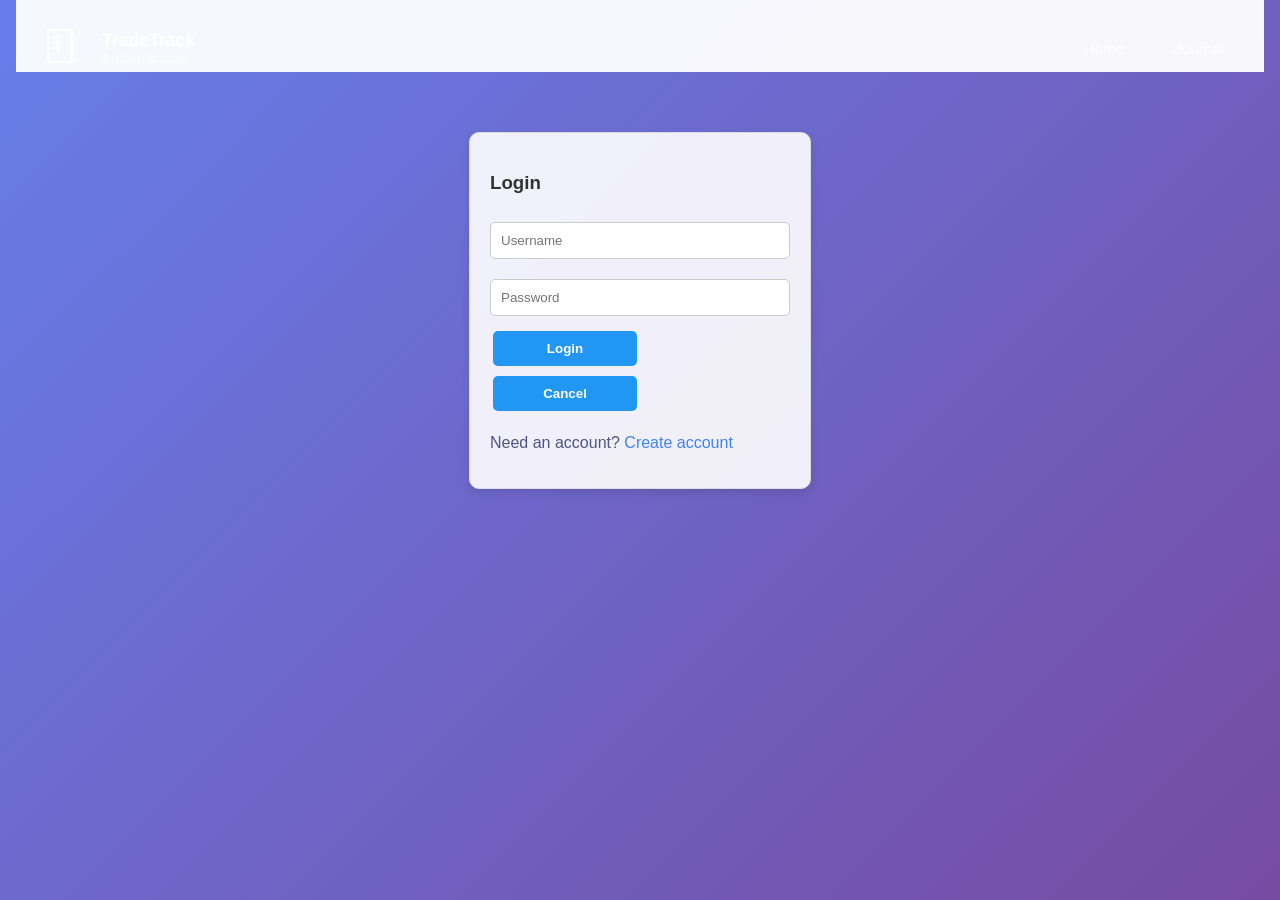
==== auth.html @ 04ec9895 "Install Vercel Web Analytics with docs ## Vercel Web Analytics Installation Complete  ### Summary Su" ====
<!DOCTYPE html>
<html lang="en">
<head>
    <meta charset="UTF-8">
    <meta name="viewport" content="width=device-width, initial-scale=1.0">
    <meta name="description" content="Login or signup to access your trading journal.">
    <meta name="theme-color" content="#667eea">
    <title>TradeTrack Auth</title>
    <link rel="icon" href="favicon.svg" type="image/svg+xml">
    <link rel="stylesheet" href="css/style.css">
</head>
<body class="auth-page">
    <header class="site-header">
        <div class="brand">
            <svg class="brand-logo" viewBox="0 0 48 48" xmlns="http://www.w3.org/2000/svg">
                <rect x="8" y="6" width="24" height="32" rx="2" fill="none" stroke="currentColor" stroke-width="2"/>
                <path d="M18 10 L18 30" stroke="currentColor" stroke-width="2"/>
                <line x1="12" y1="14" x2="22" y2="14" stroke="currentColor" stroke-width="1.5" stroke-linecap="round"/>
                <line x1="12" y1="19" x2="22" y2="19" stroke="currentColor" stroke-width="1.5" stroke-linecap="round"/>
                <line x1="12" y1="24" x2="20" y2="24" stroke="currentColor" stroke-width="1.5" stroke-linecap="round"/>
                <path d="M30 8 L38 14 L38 36 Q38 38 36 38 L30 38 L30 8" fill="currentColor" opacity="0.3"/>
            </svg>
            <div>
                <strong>TradeTrack</strong>
                <p>Authentication</p>
            </div>
        </div>
        <nav class="site-nav auth-nav">
            <a href="index.html">Home</a>
            <a href="index.html#journal">Journal</a>
        </nav>
    </header>

    <main class="auth-window">
        <section id="loginForm" class="auth-panel">
            <h3>Login</h3>
            <input type="text" id="loginUser" placeholder="Username">
            <input type="password" id="loginPass" placeholder="Password">
            <div class="auth-actions">
                <button onclick="login()">Login</button>
                <button class="secondary" onclick="window.location.href='index.html'">Cancel</button>
            </div>
            <p class="auth-switch">Need an account? <a href="#" onclick="showSignup(); return false;">Create account</a></p>
        </section>
        <section id="signupForm" class="auth-panel" style="display:none;">
            <h3>Signup</h3>
            <input type="text" id="signupUser" placeholder="Username">
            <input type="password" id="signupPass" placeholder="Password">
            <div class="auth-actions">
                <button onclick="signup()">Signup</button>
                <button class="secondary" onclick="window.location.href='index.html'">Cancel</button>
            </div>
            <p class="auth-switch">Already have an account? <a href="#" onclick="showLogin(); return false;">Login</a></p>
        </section>
    </main>

    <footer class="site-footer auth-footer">
        <p>Login or signup to manage your trading journal securely.</p>
    </footer>

    <script src="js/script.js"></script>
    <script defer src="https://cdn.vercel-insights.com/v1/script.js"></script>
</body>
</html>
---- css/style.css ----
body {
    font-family: 'Segoe UI', Tahoma, Geneva, Verdana, sans-serif;
    margin: 0;
    padding: 0;
    background: linear-gradient(135deg, #667eea 0%, #764ba2 100%);
    min-height: 100vh;
    color: #333;
}

.site-header {
    max-width: 1200px;
    margin: 0 auto;
    padding: 24px 24px 0;
    display: flex;
    justify-content: space-between;
    align-items: center;
    gap: 16px;
}

.brand {
    display: flex;
    align-items: center;
    gap: 14px;
    color: #fff;
}

.brand-mark {
    width: 48px;
    height: 48px;
    border-radius: 16px;
    display: grid;
    place-items: center;
    background: rgba(255,255,255,0.15);
    color: #fff;
    font-weight: 800;
    font-size: 1.2rem;
    border: 1px solid rgba(255,255,255,0.2);
}

.brand-logo {
    width: 48px;
    height: 48px;
    color: #fff;
    flex-shrink: 0;
}

.brand strong {
    display: block;
    font-size: 1.1rem;
}

.brand p {
    margin: 0;
    font-size: 0.85rem;
    opacity: 0.85;
}

.header-actions {
    display: flex;
    align-items: center;
    gap: 12px;
}

.site-nav {
    display: flex;
    align-items: center;
    flex-wrap: wrap;
    gap: 12px;
}

.auth-links {
    display: flex;
    align-items: center;
    gap: 10px;
}

.site-nav a,
.site-nav button,
.auth-links button {
    color: #fff;
    text-decoration: none;
    border: none;
    background: transparent;
    padding: 10px 16px;
    border-radius: 999px;
    cursor: pointer;
    font-size: 0.95rem;
    transition: background 0.25s ease, transform 0.2s ease;
}

.site-nav a:hover,
.site-nav button:hover,
.auth-links button:hover {
    background: rgba(255,255,255,0.18);
}

.nav-btn.accent {
    background: #fff;
    color: #2b2f5d;
}

.nav-btn.accent:hover {
    background: #f3f3f3;
}

.menu-toggle,
.dark-toggle {
    display: none;
    background: rgba(255,255,255,0.16);
    color: #fff;
    border: none;
    border-radius: 999px;
    width: 44px;
    height: 44px;
    cursor: pointer;
    font-size: 1.2rem;
}

.menu-toggle:hover,
.dark-toggle:hover {
    background: rgba(255,255,255,0.25);
}

.site-nav.is-open {
    display: flex;
    flex-direction: column;
    width: 100%;
    background: rgba(255,255,255,0.12);
    padding: 16px;
    border-radius: 16px;
}

.hero {
    max-width: 1200px;
    margin: 0 auto 24px;
    background: rgba(255,255,255,0.14);
    border: 1px solid rgba(255,255,255,0.22);
    border-radius: 28px;
    padding: 60px 40px;
    box-shadow: 0 32px 80px rgba(0,0,0,0.18);
    backdrop-filter: blur(16px);
}

.hero-copy {
    max-width: 760px;
}

.eyebrow {
    text-transform: uppercase;
    letter-spacing: 1.5px;
    font-size: 0.85rem;
    font-weight: 700;
    color: rgba(255,255,255,0.9);
    display: inline-block;
    margin-bottom: 18px;
}

.hero h1 {
    color: #fff;
    font-size: clamp(2.5rem, 4vw, 4rem);
    margin: 0;
    line-height: 1.05;
}

.hero p {
    color: rgba(255,255,255,0.9);
    max-width: 700px;
    font-size: 1.05rem;
    margin: 20px 0 30px;
    line-height: 1.7;
}

.hero-actions {
    display: flex;
    flex-wrap: wrap;
    gap: 14px;
}

.hero-actions button,
.site-nav button,
.auth-links button,
#userInfo button,
#loginForm button,
#signupForm button,
.add-trade button {
    font-weight: 700;
}

.hero-actions button {
    background: #fff;
    color: #2b2f5d;
    padding: 14px 26px;
    border-radius: 999px;
    border: none;
}

.hero-actions button.secondary {
    background: rgba(255,255,255,0.14);
    color: #fff;
    border: 1px solid rgba(255,255,255,0.35);
}

.hero-actions button:hover {
    transform: translateY(-1px);
}

.feature-grid {
    max-width: 1200px;
    margin: 0 auto 30px;
    display: grid;
    grid-template-columns: repeat(3, minmax(220px, 1fr));
    gap: 18px;
    padding: 0 24px;
}

.feature-card {
    background: rgba(255,255,255,0.92);
    border-radius: 20px;
    padding: 24px;
    box-shadow: 0 18px 45px rgba(14,30,60,0.12);
    min-height: 180px;
}

.feature-card h2 {
    margin-top: 0;
    margin-bottom: 12px;
    color: #2b2f5d;
}

.feature-card p {
    margin: 0;
    color: #4f5481;
    line-height: 1.7;
}

.auth-row {
    max-width: 1200px;
    margin: 0 auto 20px;
    text-align: center;
}

.auth-panel {
    border: 1px solid rgba(255,255,255,0.22);
    padding: 24px;
    margin: 0 auto 20px;
    max-width: 360px;
    background-color: rgba(255,255,255,0.95);
    border-radius: 16px;
    box-shadow: 0 18px 35px rgba(0,0,0,0.1);
}

.auth-window {
    max-width: 820px;
    margin: 40px auto 40px;
    display: grid;
    gap: 20px;
    padding: 0 24px;
}

.auth-nav {
    gap: 18px;
}

.auth-switch {
    margin-top: 18px;
    color: #4f5481;
}

.auth-switch a {
    color: #3f83f7;
    text-decoration: none;
}

.auth-switch a:hover {
    text-decoration: underline;
}

.auth-page .site-header,
.auth-page .auth-panel {
    background: rgba(255,255,255,0.95);
}

.auth-page .site-header {
    margin-bottom: 0;
}

.auth-page .hero,
.auth-page .window,
.auth-page .feature-grid,
.auth-page .site-footer {
    display: none;
}

.user-info {
    max-width: 1200px;
    margin: 0 auto 20px;
    display: flex;
    justify-content: center;
    gap: 12px;
}

#loginForm, #signupForm input {
    width: 100%;
}

#loginForm button, #signupForm button {
    width: calc(50% - 6px);
}

.window {
    border: none;
    padding: 30px;
    margin: 0 auto 24px;
    background-color: rgba(255,255,255,0.98);
    box-shadow: 0 28px 90px rgba(11,32,69,0.14);
    max-width: 1200px;
    border-radius: 24px;
}

.table-container {
    overflow-x: auto;
    margin-bottom: 22px;
    border-radius: 18px;
    box-shadow: inset 0 0 0 1px rgba(34,46,84,0.04);
}

th, td {
    padding: 14px 16px;
    text-align: left;
    border: 1px solid #e8ecf3;
    white-space: nowrap;
}

th {
    background: linear-gradient(135deg, #3f83f7 0%, #2ea7e0 100%);
    color: white;
}

tr:nth-child(even) {
    background-color: #f7f9fc;
}

tr:hover {
    background-color: #edf5ff;
}

.add-trade {
    display: grid;
    grid-template-columns: repeat(auto-fit, minmax(180px, 1fr));
    gap: 12px;
    align-items: end;
    margin-bottom: 0;
}

.add-trade input,
.add-trade input[type="file"] {
    flex: unset;
    min-width: unset;
    width: 100%;
}

.add-trade button {
    grid-column: span 1;
    min-width: 160px;
}

footer.site-footer {
    max-width: 1200px;
    margin: 0 auto 40px;
    padding: 12px 24px 40px;
    color: rgba(255,255,255,0.92);
    text-align: center;
    font-size: 0.95rem;
}

img {
    border-radius: 5px;
}

.dark-mode {
    background: linear-gradient(135deg, #14142b 0%, #252549 100%);
    color: #e7e7ff;
}

.dark-mode .site-header,
.dark-mode .hero,
.dark-mode .feature-card,
.dark-mode .auth-panel,
.dark-mode .window {
    background: rgba(20,20,40,0.9);
    border-color: rgba(255,255,255,0.12);
}

.dark-mode .hero p,
.dark-mode .feature-card p,
.dark-mode .brand p,
.dark-mode .site-footer,
.dark-mode #loginForm h3,
.dark-mode #signupForm h3 {
    color: rgba(255,255,255,0.8);
}

.dark-mode th {
    background: linear-gradient(135deg, #3d6ff3 0%, #2a94e7 100%);
}

.dark-mode td,
.dark-mode th {
    color: #f2f2ff;
    border-color: rgba(255,255,255,0.08);
}

.dark-mode tr:nth-child(even) {
    background-color: rgba(255,255,255,0.04);
}

.dark-mode tr:hover {
    background-color: rgba(255,255,255,0.08);
}

.dark-mode .auth-links button,
.dark-mode .site-nav a,
.dark-mode .site-nav button,
.dark-mode .hero-actions button.secondary {
    background: rgba(255,255,255,0.08);
}

.dark-mode .hero-actions button {
    background: #ebe8ff;
    color: #1a1b3a;
}

.dark-mode .nav-btn.accent {
    background: #ffeb3b;
    color: #14213d;
}

.dark-mode .menu-toggle,
.dark-mode .dark-toggle {
    background: rgba(255,255,255,0.14);
}

@media (max-width: 900px) {
    .feature-grid {
        grid-template-columns: 1fr;
    }

    .hero {
        padding: 40px 24px;
    }

    .site-header {
        flex-direction: column;
        align-items: flex-start;
    }

    .site-nav {
        width: 100%;
        justify-content: flex-start;
    }
}

@media (max-width: 760px) {
    .menu-toggle,
    .dark-toggle {
        display: inline-flex;
    }

    .site-nav {
        display: none;
    }

    .site-nav.is-open {
        display: flex;
    }

    .header-actions {
        width: 100%;
        justify-content: space-between;
    }

    .auth-links {
        display: flex;
        gap: 10px;
    }
}

@media (max-width: 640px) {
    .hero h1 {
        font-size: 2.25rem;
    }

    .hero-actions {
        flex-direction: column;
    }

    #loginForm button, #signupForm button {
        width: 100%;
    }
}


#loginForm, #signupForm {
    border: 1px solid #ddd;
    padding: 20px;
    margin: 20px auto;
    max-width: 300px;
    background-color: rgba(255,255,255,0.9);
    border-radius: 10px;
    box-shadow: 0 4px 8px rgba(0,0,0,0.1);
}

#loginForm input, #signupForm input {
    width: 100%;
    padding: 10px;
    margin: 10px 0;
    border: 1px solid #ccc;
    border-radius: 5px;
    box-sizing: border-box;
}

#loginForm button, #signupForm button {
    background: #2196F3;
    color: white;
    border: none;
    padding: 10px;
    border-radius: 5px;
    cursor: pointer;
    width: 48%;
    margin: 5px 1%;
}

#loginForm button:hover, #signupForm button:hover {
    background: #1976D2;
}

.window {
    border: 2px solid #333;
    padding: 20px;
    margin: 20px auto;
    background-color: rgba(255,255,255,0.95);
    box-shadow: 0 0 20px rgba(0,0,0,0.2);
    max-width: 1200px;
    border-radius: 10px;
}

.table-container {
    overflow-x: auto;
    margin-bottom: 20px;
    border-radius: 5px;
    box-shadow: 0 2px 4px rgba(0,0,0,0.1);
}

table {
    min-width: 100%;
    border-collapse: collapse;
    background-color: white;
}

th, td {
    padding: 12px;
    text-align: left;
    border: 1px solid #ddd;
    white-space: nowrap;
}

th {
    background: linear-gradient(135deg, #2196F3 0%, #21CBF3 100%);
    color: white;
    font-weight: bold;
}

td:nth-child(8) {
    white-space: normal;
    max-width: 200px;
    word-wrap: break-word;
}

tr:nth-child(even) {
    background-color: #f9f9f9;
}

tr:hover {
    background-color: #e3f2fd;
}

.add-trade {
    display: flex;
    flex-wrap: wrap;
    gap: 10px;
    margin-bottom: 20px;
}

.add-trade input {
    flex: 1;
    min-width: 150px;
    padding: 10px;
    border: 1px solid #ccc;
    border-radius: 5px;
    box-sizing: border-box;
}

.add-trade button {
    padding: 10px 20px;
    background: linear-gradient(135deg, #4CAF50 0%, #45a049 100%);
    color: white;
    border: none;
    border-radius: 5px;
    cursor: pointer;
    font-size: 16px;
    transition: transform 0.2s;
}

.add-trade button:hover {
    transform: translateY(-2px);
    box-shadow: 0 4px 8px rgba(0,0,0,0.2);
}

img {
    border-radius: 5px;
}

.remarks-section {
    margin-top: 20px;
}

.remarks-section h2 {
    margin-bottom: 10px;
}

textarea {
    width: 100%;
    padding: 10px;
    border: 1px solid #ddd;
    border-radius: 4px;
}
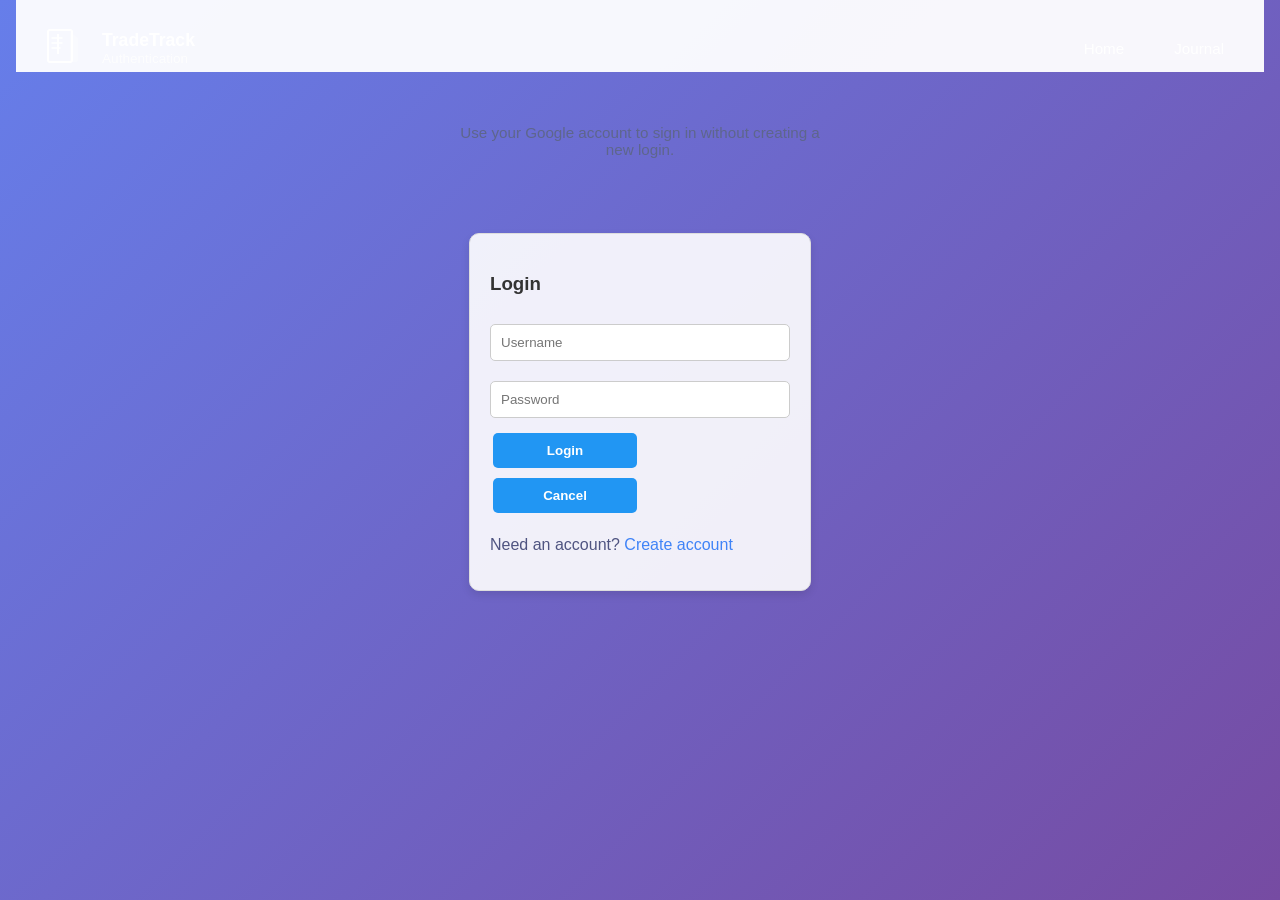
==== commit 0b6e9dcc: "Apply Google OAuth client ID and update auth page" ====
--- a/auth.html
+++ b/auth.html
@@ -5,8 +5,13 @@
     <meta name="viewport" content="width=device-width, initial-scale=1.0">
     <meta name="description" content="Login or signup to access your trading journal.">
     <meta name="theme-color" content="#667eea">
+    <meta name="apple-mobile-web-app-capable" content="yes">
+    <meta name="mobile-web-app-capable" content="yes">
+    <link rel="manifest" href="manifest.json">
+    <link rel="apple-touch-icon" href="favicon-192.svg">
+    <link rel="icon" href="favicon.svg" type="image/svg+xml">
+    <script src="https://accounts.google.com/gsi/client" async defer></script>
     <title>TradeTrack Auth</title>
-    <link rel="icon" href="favicon.svg" type="image/svg+xml">
     <link rel="stylesheet" href="css/style.css">
 </head>
 <body class="auth-page">
@@ -32,6 +37,10 @@
     </header>
 
     <main class="auth-window">
+        <div class="google-signin-box">
+            <div id="googleSignInButton"></div>
+            <p class="oauth-text">Use your Google account to sign in without creating a new login.</p>
+        </div>
         <section id="loginForm" class="auth-panel">
             <h3>Login</h3>
             <input type="text" id="loginUser" placeholder="Username">
@@ -59,6 +68,5 @@
     </footer>
 
     <script src="js/script.js"></script>
-    <script defer src="https://cdn.vercel-insights.com/v1/script.js"></script>
 </body>
-</html>
+</html>
--- a/css/style.css
+++ b/css/style.css
@@ -275,6 +275,18 @@
     text-decoration: underline;
 }
 
+.google-signin-box {
+    max-width: 360px;
+    margin: 0 auto 20px;
+    text-align: center;
+}
+
+.oauth-text {
+    margin-top: 12px;
+    color: #5e668c;
+    font-size: 0.95rem;
+}
+
 .auth-page .site-header,
 .auth-page .auth-panel {
     background: rgba(255,255,255,0.95);
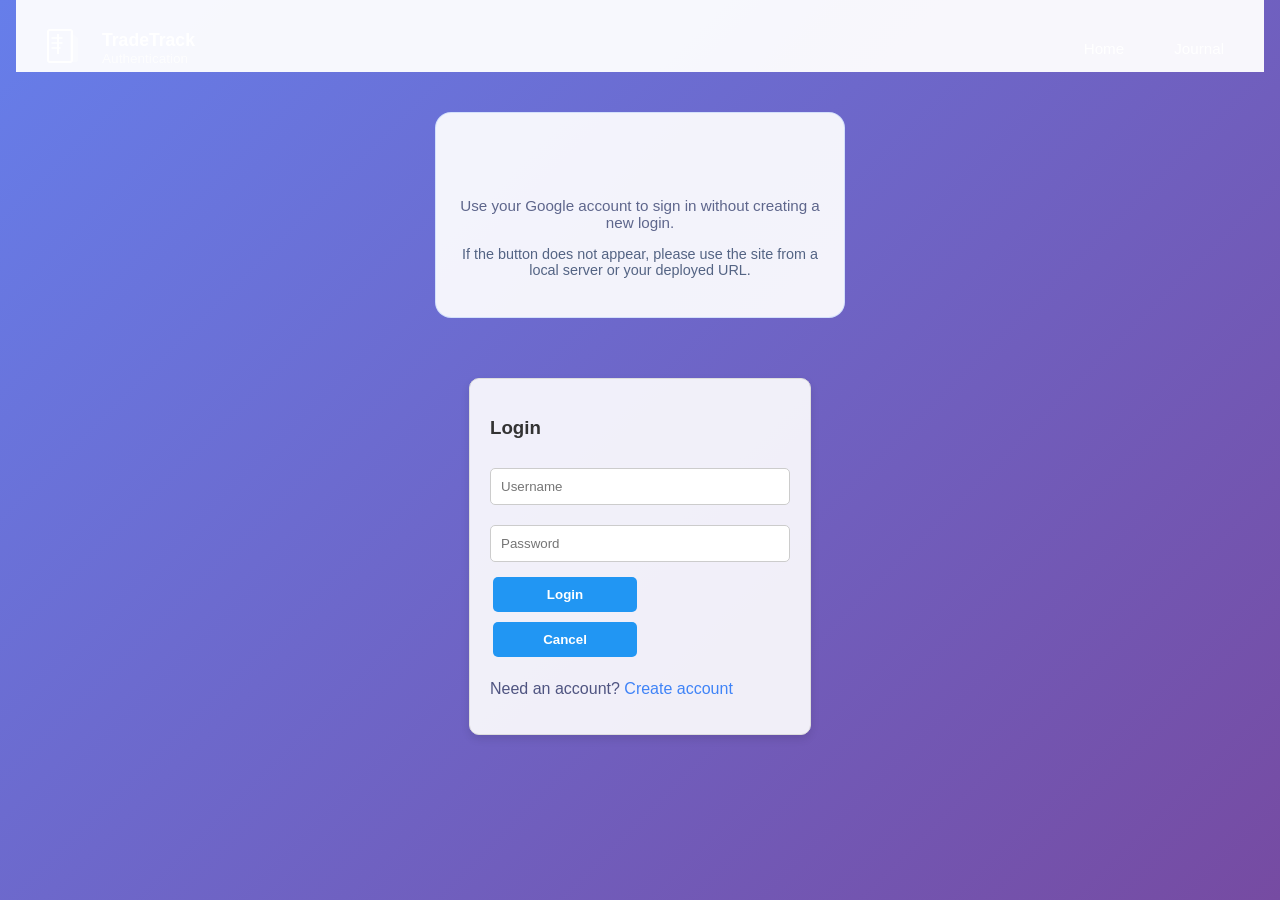
==== commit 53b41aa8: "Fix Google sign-in visibility on auth page" ====
--- a/auth.html
+++ b/auth.html
@@ -40,6 +40,7 @@
         <div class="google-signin-box">
             <div id="googleSignInButton"></div>
             <p class="oauth-text">Use your Google account to sign in without creating a new login.</p>
+            <p id="googleSigninNote" class="oauth-note">If the button does not appear, please use the site from a local server or your deployed URL.</p>
         </div>
         <section id="loginForm" class="auth-panel">
             <h3>Login</h3>
@@ -68,5 +69,23 @@
     </footer>
 
     <script src="js/script.js"></script>
+    <script>
+        document.addEventListener('DOMContentLoaded', () => {
+            const googleScript = document.querySelector('script[src*="accounts.google.com/gsi/client"]');
+            if (googleScript) {
+                googleScript.onload = () => {
+                    if (typeof initializeGoogleSignIn === 'function') {
+                        initializeGoogleSignIn();
+                    }
+                };
+            }
+            setTimeout(() => {
+                const note = document.getElementById('googleSigninNote');
+                if (note && (!window.google || !google.accounts || !google.accounts.id)) {
+                    note.textContent = 'Google sign-in may require a local server or a live HTTPS site to appear.';
+                }
+            }, 3000);
+        });
+    </script>
 </body>
 </html>
--- a/css/style.css
+++ b/css/style.css
@@ -279,12 +279,29 @@
     max-width: 360px;
     margin: 0 auto 20px;
     text-align: center;
+    padding: 24px;
+    border: 1px solid rgba(63, 131, 247, 0.18);
+    border-radius: 16px;
+    background: rgba(255,255,255,0.92);
+}
+
+#googleSignInButton {
+    min-height: 48px;
+    display: flex;
+    justify-content: center;
+    align-items: center;
 }
 
 .oauth-text {
     margin-top: 12px;
     color: #5e668c;
     font-size: 0.95rem;
+}
+
+.oauth-note {
+    margin-top: 8px;
+    color: #546484;
+    font-size: 0.9rem;
 }
 
 .auth-page .site-header,
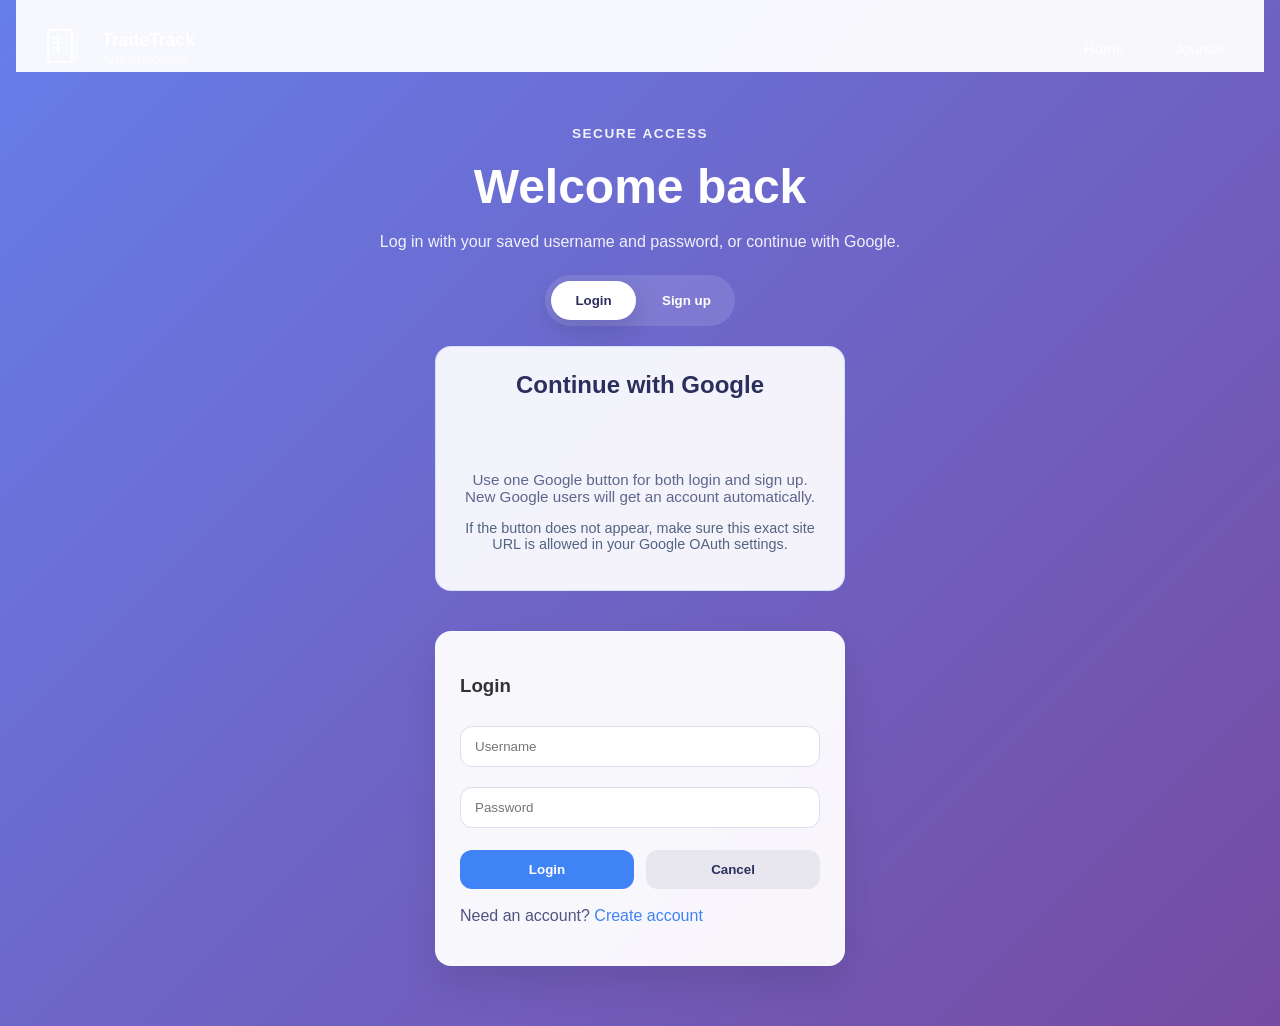
==== commit 5e564a27: "Improve signup flow and Google auth" ====
--- a/auth.html
+++ b/auth.html
@@ -37,10 +37,22 @@
     </header>
 
     <main class="auth-window">
+        <section class="auth-intro">
+            <p class="eyebrow">Secure Access</p>
+            <h1 id="authHeading">Welcome back</h1>
+            <p id="authSubheading" class="auth-subheading">Log in to continue journaling, or switch to sign up and create a new account.</p>
+        </section>
+
+        <div class="auth-mode-switch" role="tablist" aria-label="Choose authentication mode">
+            <button id="loginToggle" class="auth-mode-btn is-active" type="button" onclick="showLogin()">Login</button>
+            <button id="signupToggle" class="auth-mode-btn" type="button" onclick="showSignup()">Sign up</button>
+        </div>
+
         <div class="google-signin-box">
+            <h2>Continue with Google</h2>
             <div id="googleSignInButton"></div>
-            <p class="oauth-text">Use your Google account to sign in without creating a new login.</p>
-            <p id="googleSigninNote" class="oauth-note">If the button does not appear, please use the site from a local server or your deployed URL.</p>
+            <p class="oauth-text">Use one Google button for both login and sign up. New Google users will get an account automatically.</p>
+            <p id="googleSigninNote" class="oauth-note">If the button does not appear, make sure this exact site URL is allowed in your Google OAuth settings.</p>
         </div>
         <section id="loginForm" class="auth-panel">
             <h3>Login</h3>
@@ -69,23 +81,5 @@
     </footer>
 
     <script src="js/script.js"></script>
-    <script>
-        document.addEventListener('DOMContentLoaded', () => {
-            const googleScript = document.querySelector('script[src*="accounts.google.com/gsi/client"]');
-            if (googleScript) {
-                googleScript.onload = () => {
-                    if (typeof initializeGoogleSignIn === 'function') {
-                        initializeGoogleSignIn();
-                    }
-                };
-            }
-            setTimeout(() => {
-                const note = document.getElementById('googleSigninNote');
-                if (note && (!window.google || !google.accounts || !google.accounts.id)) {
-                    note.textContent = 'Google sign-in may require a local server or a live HTTPS site to appear.';
-                }
-            }, 3000);
-        });
-    </script>
 </body>
-</html>+</html>
--- a/css/style.css
+++ b/css/style.css
@@ -257,6 +257,51 @@
     padding: 0 24px;
 }
 
+.auth-intro {
+    text-align: center;
+    color: #fff;
+}
+
+.auth-intro h1 {
+    margin: 0;
+    font-size: clamp(2rem, 4vw, 3rem);
+}
+
+.auth-subheading {
+    max-width: 620px;
+    margin: 14px auto 0;
+    color: rgba(255,255,255,0.9);
+    line-height: 1.7;
+}
+
+.auth-mode-switch {
+    max-width: 360px;
+    margin: 0 auto;
+    padding: 6px;
+    display: grid;
+    grid-template-columns: repeat(2, minmax(0, 1fr));
+    gap: 8px;
+    background: rgba(255,255,255,0.12);
+    border-radius: 999px;
+}
+
+.auth-mode-btn {
+    border: none;
+    border-radius: 999px;
+    padding: 12px 18px;
+    cursor: pointer;
+    font-weight: 700;
+    background: transparent;
+    color: #fff;
+    transition: background 0.25s ease, color 0.25s ease, transform 0.2s ease;
+}
+
+.auth-mode-btn.is-active {
+    background: #fff;
+    color: #2b2f5d;
+    box-shadow: 0 10px 24px rgba(15, 23, 42, 0.16);
+}
+
 .auth-nav {
     gap: 18px;
 }
@@ -285,6 +330,12 @@
     background: rgba(255,255,255,0.92);
 }
 
+.google-signin-box h2 {
+    margin-top: 0;
+    margin-bottom: 12px;
+    color: #2b2f5d;
+}
+
 #googleSignInButton {
     min-height: 48px;
     display: flex;
@@ -328,12 +379,50 @@
     gap: 12px;
 }
 
-#loginForm, #signupForm input {
+#loginForm,
+#signupForm {
     width: 100%;
 }
 
-#loginForm button, #signupForm button {
-    width: calc(50% - 6px);
+#loginForm input,
+#signupForm input {
+    width: 100%;
+    padding: 12px 14px;
+    margin: 10px 0;
+    border: 1px solid #d8dfed;
+    border-radius: 12px;
+    box-sizing: border-box;
+}
+
+.auth-actions {
+    display: flex;
+    flex-wrap: wrap;
+    gap: 12px;
+    margin-top: 12px;
+}
+
+#loginForm button,
+#signupForm button {
+    flex: 1 1 140px;
+    border: none;
+    border-radius: 12px;
+    padding: 12px 16px;
+    cursor: pointer;
+    background: #3f83f7;
+    color: #fff;
+    transition: transform 0.2s ease, box-shadow 0.2s ease, background 0.2s ease;
+}
+
+#loginForm button.secondary,
+#signupForm button.secondary {
+    background: rgba(43,47,93,0.08);
+    color: #2b2f5d;
+}
+
+#loginForm button:hover,
+#signupForm button:hover {
+    transform: translateY(-1px);
+    box-shadow: 0 10px 24px rgba(63, 131, 247, 0.18);
 }
 
 .window {
@@ -415,7 +504,8 @@
 .dark-mode .hero,
 .dark-mode .feature-card,
 .dark-mode .auth-panel,
-.dark-mode .window {
+.dark-mode .window,
+.dark-mode .google-signin-box {
     background: rgba(20,20,40,0.9);
     border-color: rgba(255,255,255,0.12);
 }
@@ -459,6 +549,25 @@
     color: #1a1b3a;
 }
 
+.dark-mode .auth-subheading,
+.dark-mode .oauth-text,
+.dark-mode .oauth-note {
+    color: rgba(255,255,255,0.8);
+}
+
+.dark-mode .google-signin-box h2 {
+    color: #fff;
+}
+
+.dark-mode .auth-mode-switch {
+    background: rgba(255,255,255,0.08);
+}
+
+.dark-mode .auth-mode-btn.is-active {
+    background: #ebe8ff;
+    color: #1a1b3a;
+}
+
 .dark-mode .nav-btn.accent {
     background: #ffeb3b;
     color: #14213d;
@@ -527,139 +636,3 @@
         width: 100%;
     }
 }
-
-
-#loginForm, #signupForm {
-    border: 1px solid #ddd;
-    padding: 20px;
-    margin: 20px auto;
-    max-width: 300px;
-    background-color: rgba(255,255,255,0.9);
-    border-radius: 10px;
-    box-shadow: 0 4px 8px rgba(0,0,0,0.1);
-}
-
-#loginForm input, #signupForm input {
-    width: 100%;
-    padding: 10px;
-    margin: 10px 0;
-    border: 1px solid #ccc;
-    border-radius: 5px;
-    box-sizing: border-box;
-}
-
-#loginForm button, #signupForm button {
-    background: #2196F3;
-    color: white;
-    border: none;
-    padding: 10px;
-    border-radius: 5px;
-    cursor: pointer;
-    width: 48%;
-    margin: 5px 1%;
-}
-
-#loginForm button:hover, #signupForm button:hover {
-    background: #1976D2;
-}
-
-.window {
-    border: 2px solid #333;
-    padding: 20px;
-    margin: 20px auto;
-    background-color: rgba(255,255,255,0.95);
-    box-shadow: 0 0 20px rgba(0,0,0,0.2);
-    max-width: 1200px;
-    border-radius: 10px;
-}
-
-.table-container {
-    overflow-x: auto;
-    margin-bottom: 20px;
-    border-radius: 5px;
-    box-shadow: 0 2px 4px rgba(0,0,0,0.1);
-}
-
-table {
-    min-width: 100%;
-    border-collapse: collapse;
-    background-color: white;
-}
-
-th, td {
-    padding: 12px;
-    text-align: left;
-    border: 1px solid #ddd;
-    white-space: nowrap;
-}
-
-th {
-    background: linear-gradient(135deg, #2196F3 0%, #21CBF3 100%);
-    color: white;
-    font-weight: bold;
-}
-
-td:nth-child(8) {
-    white-space: normal;
-    max-width: 200px;
-    word-wrap: break-word;
-}
-
-tr:nth-child(even) {
-    background-color: #f9f9f9;
-}
-
-tr:hover {
-    background-color: #e3f2fd;
-}
-
-.add-trade {
-    display: flex;
-    flex-wrap: wrap;
-    gap: 10px;
-    margin-bottom: 20px;
-}
-
-.add-trade input {
-    flex: 1;
-    min-width: 150px;
-    padding: 10px;
-    border: 1px solid #ccc;
-    border-radius: 5px;
-    box-sizing: border-box;
-}
-
-.add-trade button {
-    padding: 10px 20px;
-    background: linear-gradient(135deg, #4CAF50 0%, #45a049 100%);
-    color: white;
-    border: none;
-    border-radius: 5px;
-    cursor: pointer;
-    font-size: 16px;
-    transition: transform 0.2s;
-}
-
-.add-trade button:hover {
-    transform: translateY(-2px);
-    box-shadow: 0 4px 8px rgba(0,0,0,0.2);
-}
-
-img {
-    border-radius: 5px;
-}
-
-.remarks-section {
-    margin-top: 20px;
-}
-
-.remarks-section h2 {
-    margin-bottom: 10px;
-}
-
-textarea {
-    width: 100%;
-    padding: 10px;
-    border: 1px solid #ddd;
-    border-radius: 4px;
-}
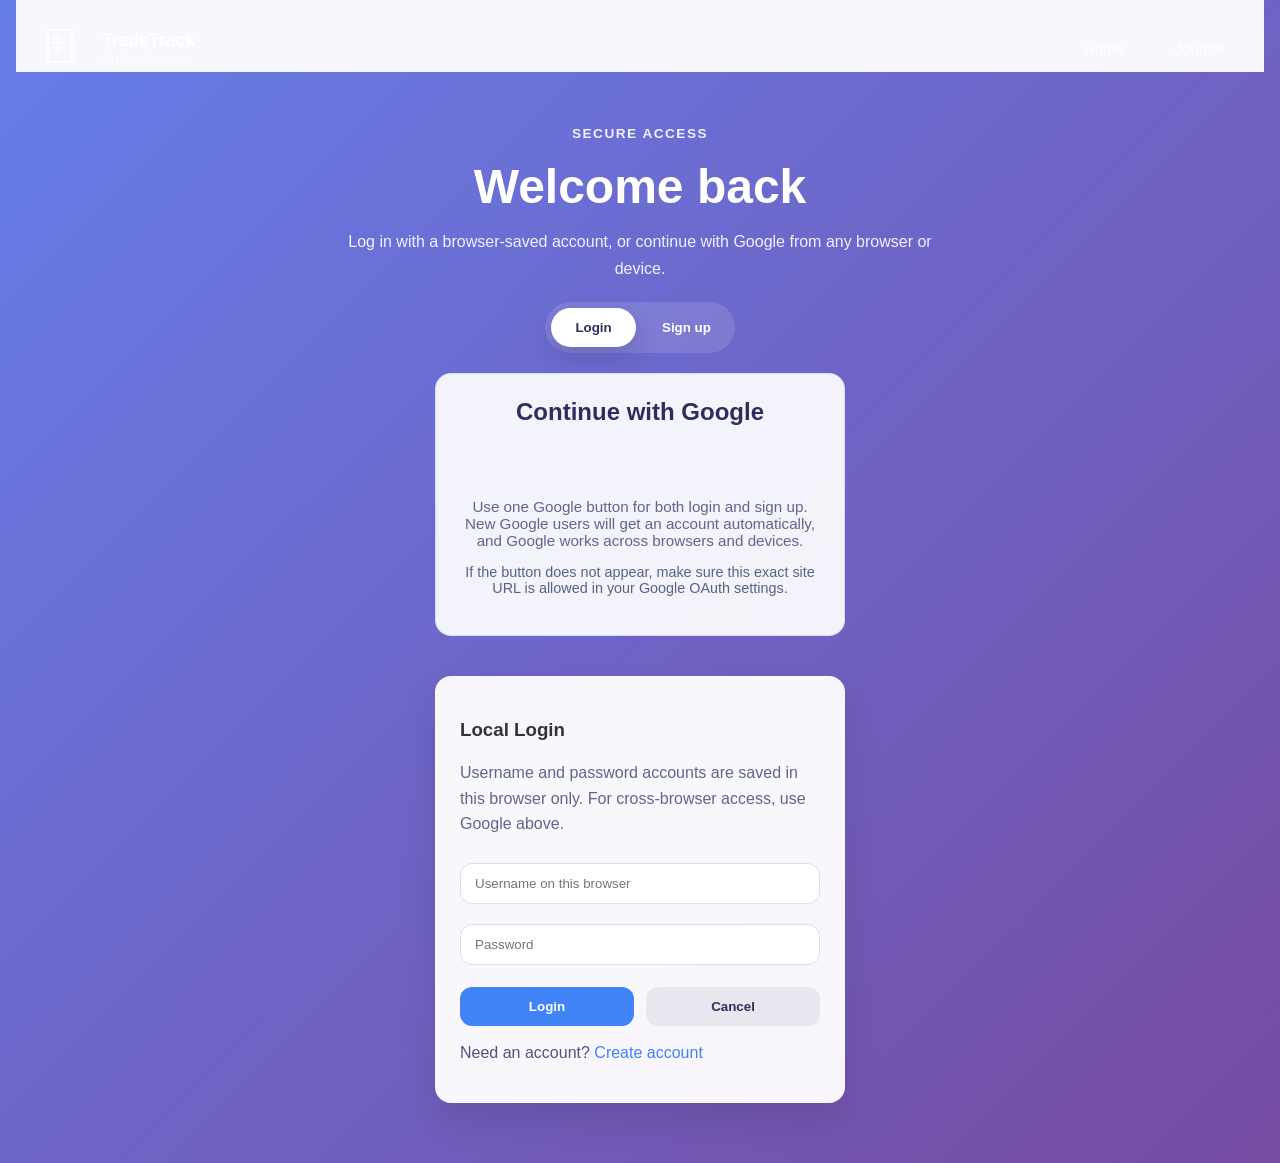
==== commit c93a9039: "Clarify cross-browser login behavior" ====
--- a/auth.html
+++ b/auth.html
@@ -51,12 +51,13 @@
         <div class="google-signin-box">
             <h2>Continue with Google</h2>
             <div id="googleSignInButton"></div>
-            <p class="oauth-text">Use one Google button for both login and sign up. New Google users will get an account automatically.</p>
+            <p class="oauth-text">Use one Google button for both login and sign up. New Google users will get an account automatically, and Google works across browsers and devices.</p>
             <p id="googleSigninNote" class="oauth-note">If the button does not appear, make sure this exact site URL is allowed in your Google OAuth settings.</p>
         </div>
         <section id="loginForm" class="auth-panel">
-            <h3>Login</h3>
-            <input type="text" id="loginUser" placeholder="Username">
+            <h3>Local Login</h3>
+            <p class="auth-panel-note">Username and password accounts are saved in this browser only. For cross-browser access, use Google above.</p>
+            <input type="text" id="loginUser" placeholder="Username on this browser">
             <input type="password" id="loginPass" placeholder="Password">
             <div class="auth-actions">
                 <button onclick="login()">Login</button>
@@ -65,8 +66,9 @@
             <p class="auth-switch">Need an account? <a href="#" onclick="showSignup(); return false;">Create account</a></p>
         </section>
         <section id="signupForm" class="auth-panel" style="display:none;">
-            <h3>Signup</h3>
-            <input type="text" id="signupUser" placeholder="Username">
+            <h3>Local Signup</h3>
+            <p class="auth-panel-note">This creates a browser-only account. If you want to sign in from multiple browsers or devices, use Google instead.</p>
+            <input type="text" id="signupUser" placeholder="Choose a username for this browser">
             <input type="password" id="signupPass" placeholder="Password">
             <div class="auth-actions">
                 <button onclick="signup()">Signup</button>
--- a/css/style.css
+++ b/css/style.css
@@ -311,6 +311,12 @@
     color: #4f5481;
 }
 
+.auth-panel-note {
+    margin: 8px 0 16px;
+    color: #5e668c;
+    line-height: 1.6;
+}
+
 .auth-switch a {
     color: #3f83f7;
     text-decoration: none;
@@ -550,6 +556,7 @@
 }
 
 .dark-mode .auth-subheading,
+.dark-mode .auth-panel-note,
 .dark-mode .oauth-text,
 .dark-mode .oauth-note {
     color: rgba(255,255,255,0.8);
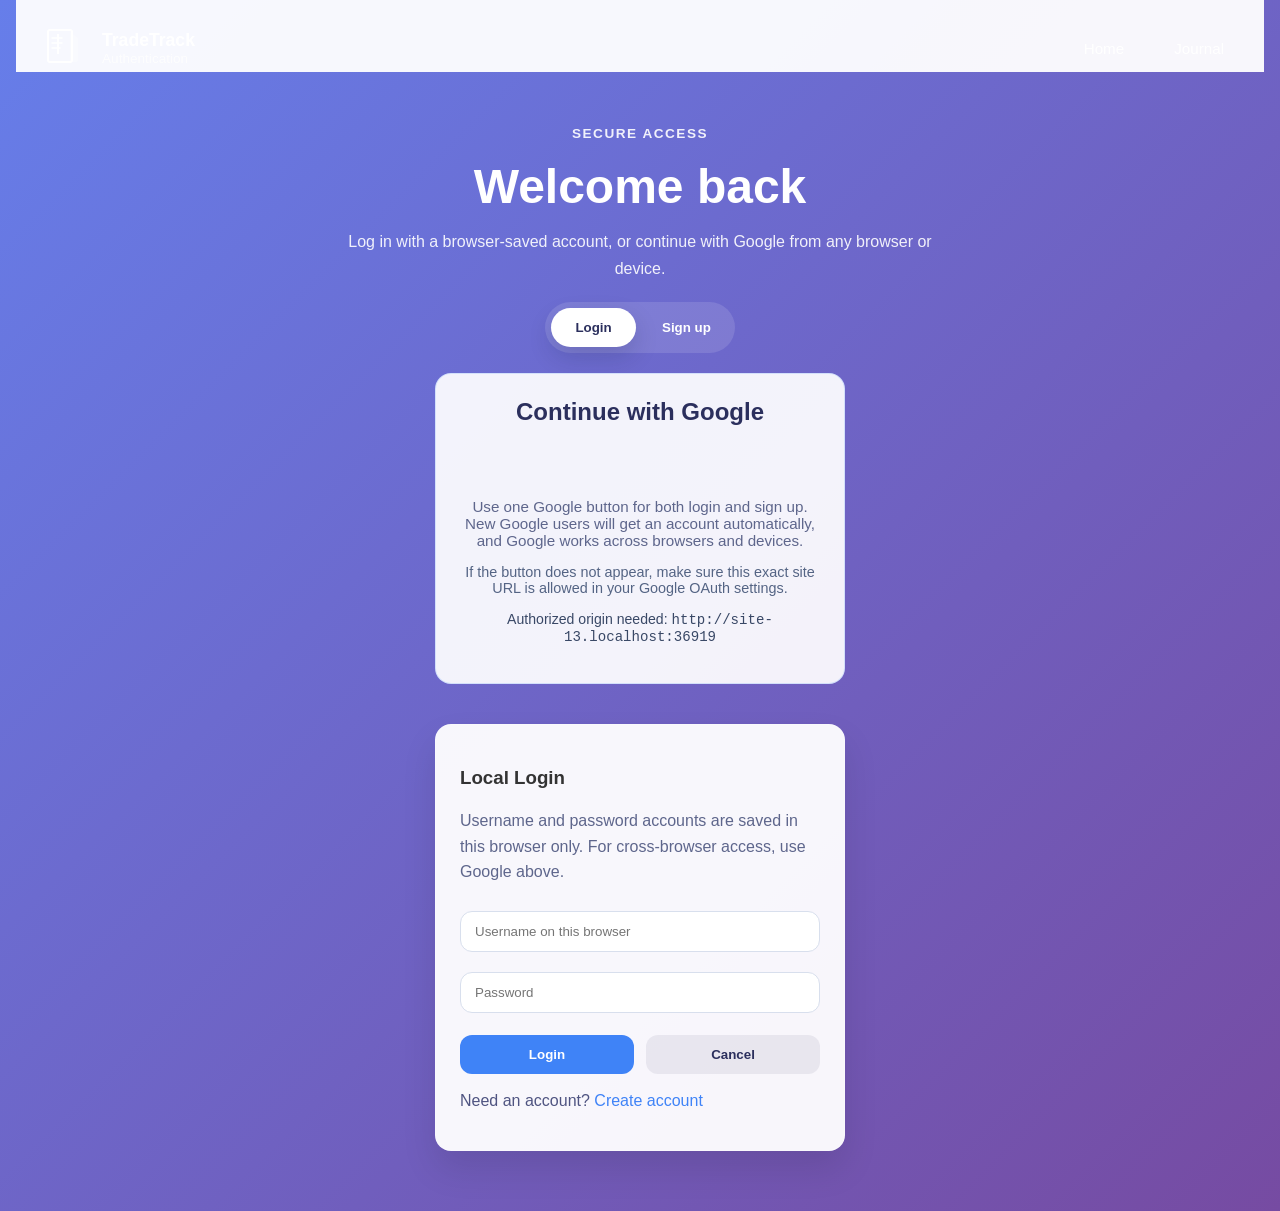
==== commit f94537de: "Improve Google sign-in visibility" ====
--- a/auth.html
+++ b/auth.html
@@ -10,7 +10,7 @@
     <link rel="manifest" href="manifest.json">
     <link rel="apple-touch-icon" href="favicon-192.svg">
     <link rel="icon" href="favicon.svg" type="image/svg+xml">
-    <script src="https://accounts.google.com/gsi/client" async defer></script>
+    <script src="https://accounts.google.com/gsi/client" async></script>
     <title>TradeTrack Auth</title>
     <link rel="stylesheet" href="css/style.css">
 </head>
@@ -53,6 +53,7 @@
             <div id="googleSignInButton"></div>
             <p class="oauth-text">Use one Google button for both login and sign up. New Google users will get an account automatically, and Google works across browsers and devices.</p>
             <p id="googleSigninNote" class="oauth-note">If the button does not appear, make sure this exact site URL is allowed in your Google OAuth settings.</p>
+            <p class="oauth-origin">Authorized origin needed: <code id="googleOriginValue"></code></p>
         </div>
         <section id="loginForm" class="auth-panel">
             <h3>Local Login</h3>
--- a/css/style.css
+++ b/css/style.css
@@ -361,6 +361,18 @@
     font-size: 0.9rem;
 }
 
+.oauth-origin {
+    margin-top: 10px;
+    color: #394866;
+    font-size: 0.88rem;
+    word-break: break-word;
+}
+
+.oauth-origin code {
+    font-family: Consolas, 'Courier New', monospace;
+    font-size: 0.88rem;
+}
+
 .auth-page .site-header,
 .auth-page .auth-panel {
     background: rgba(255,255,255,0.95);
@@ -558,7 +570,8 @@
 .dark-mode .auth-subheading,
 .dark-mode .auth-panel-note,
 .dark-mode .oauth-text,
-.dark-mode .oauth-note {
+.dark-mode .oauth-note,
+.dark-mode .oauth-origin {
     color: rgba(255,255,255,0.8);
 }
 
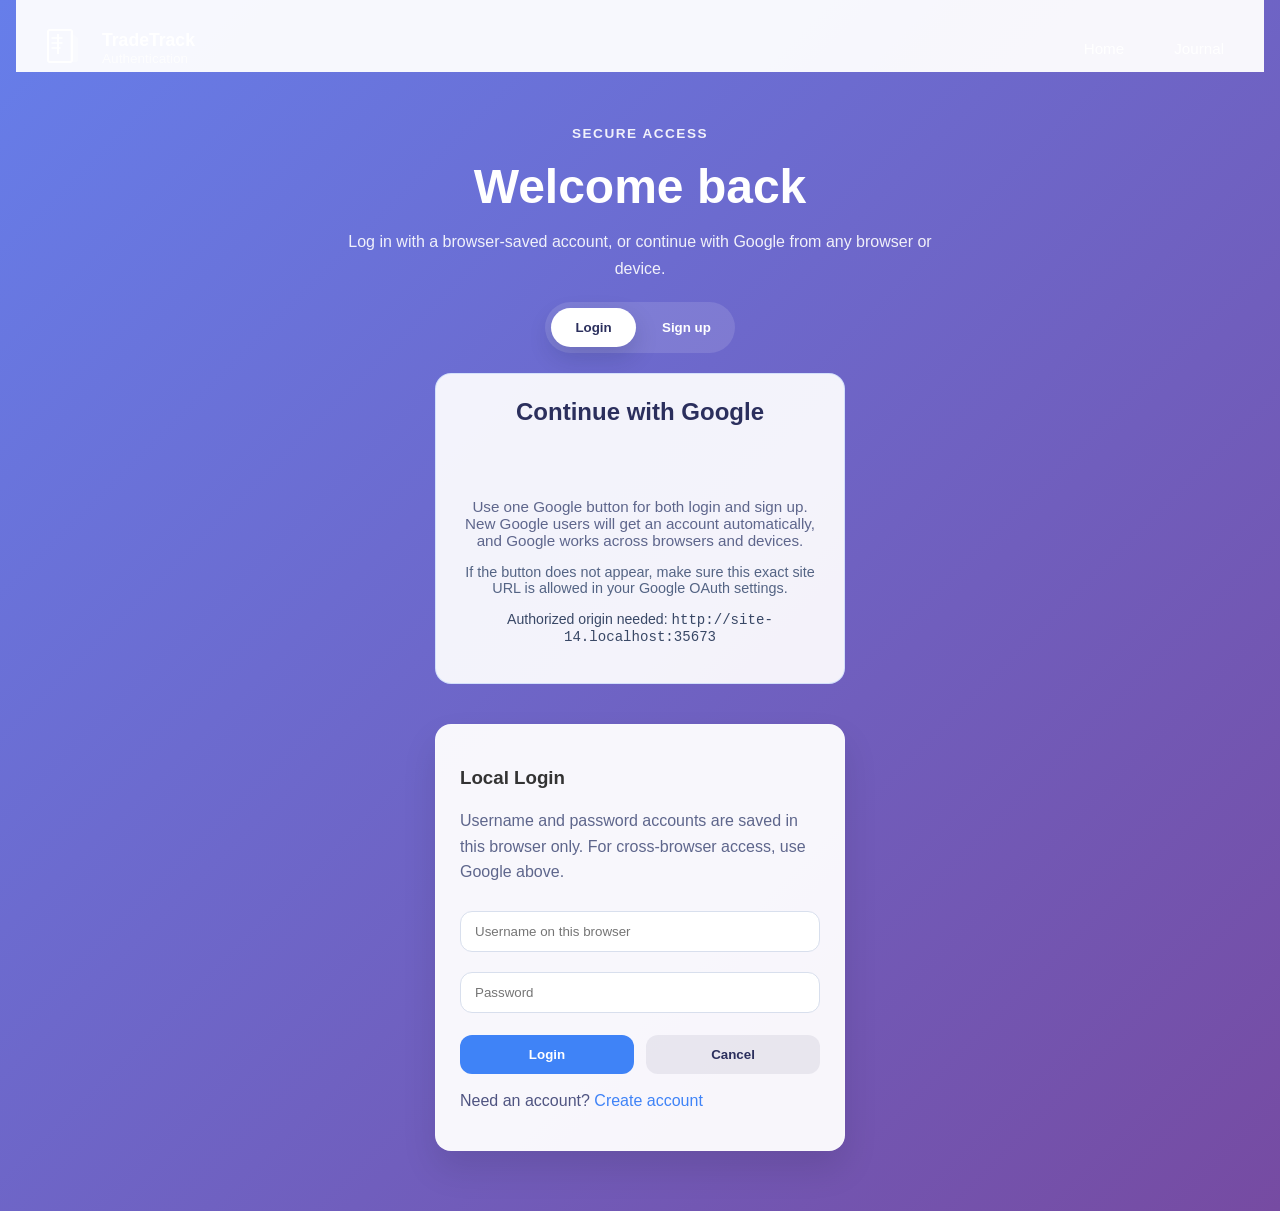
==== commit 2471b242: "Merge 04ec9895aa1d027fa5f0c24b204e0e0ab1494546 into f94537dece70b902bfa9714a5db51a7bdea1c52d" ====
--- a/auth.html
+++ b/auth.html
@@ -84,5 +84,6 @@
     </footer>
 
     <script src="js/script.js"></script>
+    <script defer src="https://cdn.vercel-insights.com/v1/script.js"></script>
 </body>
 </html>
